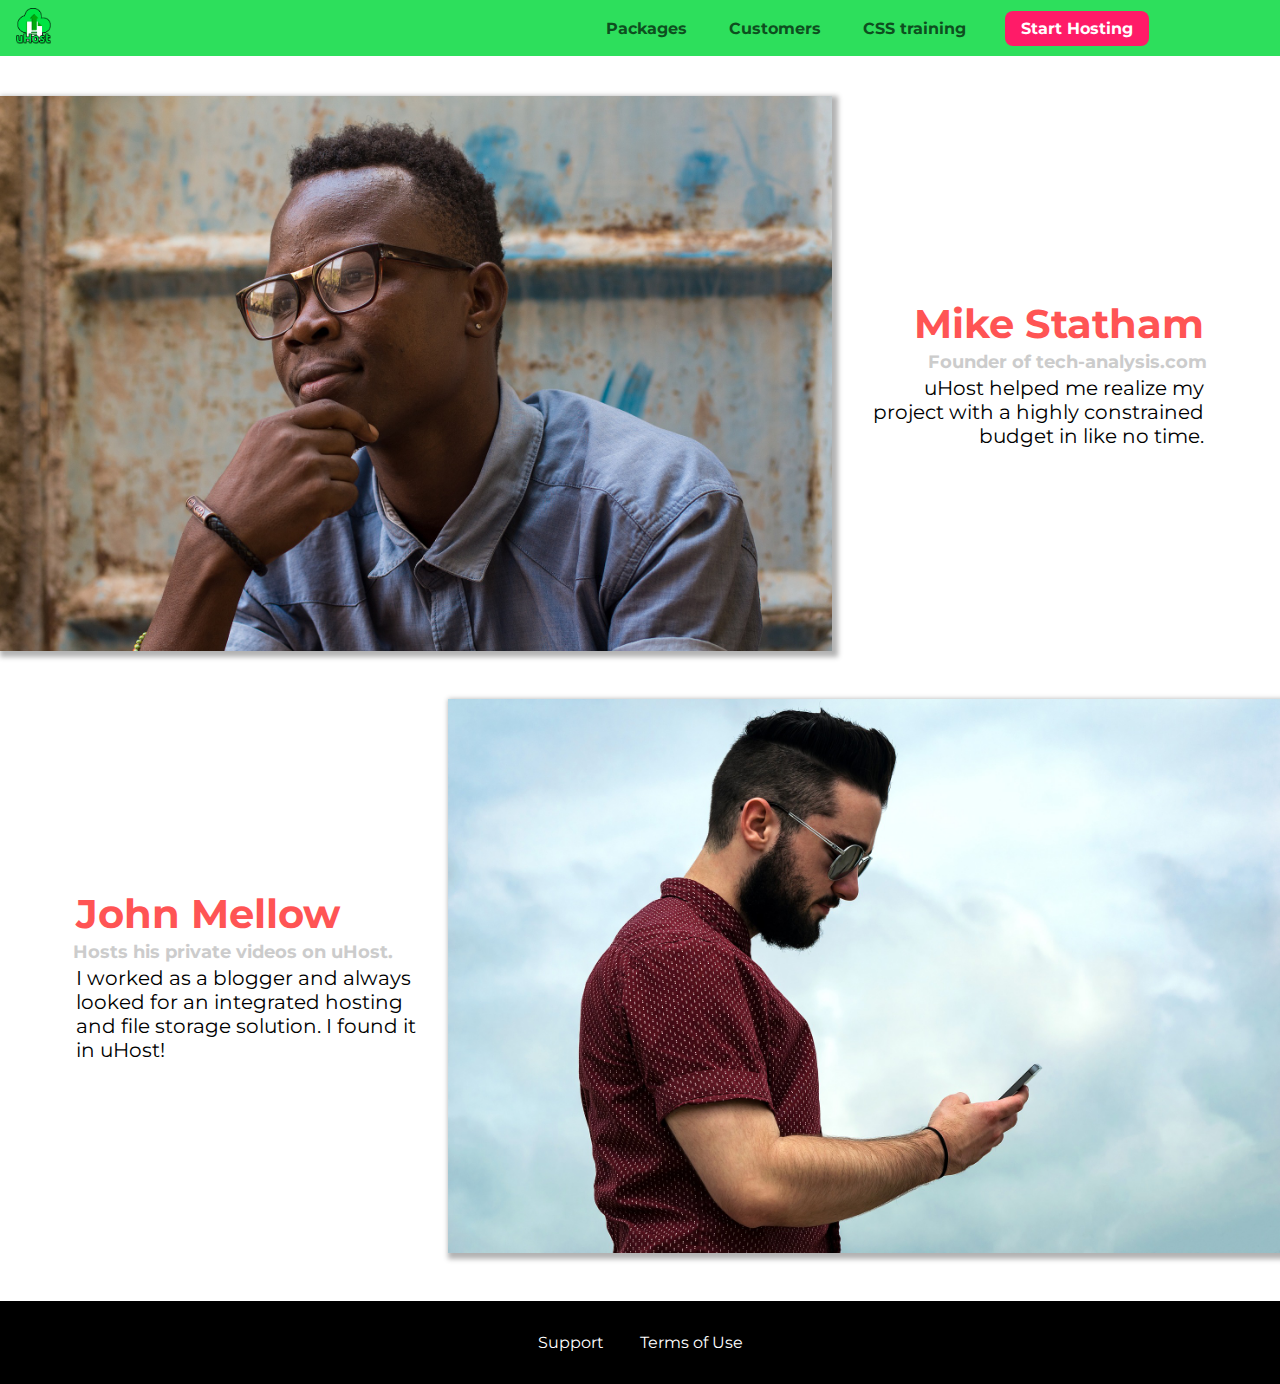
==== customers/index.html @ 82be21d5 "CSS section 7" ====
<!DOCTYPE html>
<html lang="en">

<head>
    <meta charset="UTF-8">
    <meta name="viewport" content="width=device-width, initial-scale=1.0">
    <meta http-equiv="X-UA-Compatible" content="ie=edge">
    <title>uHost Customers</title>
    <link rel="shortcut icon" href="../favicon.png">
    <link href="https://fonts.googleapis.com/css?family=Anton|Montserrat:400,700" rel="stylesheet">
    <link rel="stylesheet" href="/shared.css">
    <link rel="stylesheet" href="/customers/customers.css">
</head>

<body>
    <header class="main-header">
        <div>
            <a href="/index.html" class="main-header__brand">
                <img src="../images/uhost-icon.png" alt="uHost - Your online hosting company">
            </a>
        </div>
        <nav class="main-nav">
            <ul class="main-nav__items">
                <li class="main-nav__item">
                    <a href="/packages/index.html">Packages</a>
                </li>
                <li class="main-nav__item">
                    <a href="/customers/index.html">Customers</a>
                </li>
                <li class="main-nav__item">
                    <a href="/pages/section1-3.html">CSS training</a>
                </li>
                <li class="main-nav__item main-nav__item--cta">
                    <a href="start-hosting/index.html">Start Hosting</a>
                </li>
            </ul>
        </nav>
    </header>

    <main>
        <div>
            <div class="testimonial" id="customer-1">
                <div class="testimonial__image-container">
                    <img src="../images/customer-1.jpg" alt="Mike Statham - Customer" class="testimonial__image">
                </div>
                <div class="testimonial__info">
                    <h1 class="testimonial__name">Mike Statham</h1>
                    <h2 class="testimonial__subtitle">Founder of
                        <a href="tech-analysis.com">tech-analysis.com</a>
                    </h2>
                    <p class="testimonial__text">uHost helped me realize my project with a highly constrained budget in
                        like no time.</p>
                </div>
            </div>
            <div class="testimonial" id="customer-2">

                <div class="testimonial__info">
                    <h1 class="testimonial__name">John Mellow</h1>
                    <h2 class="testimonial__subtitle">Hosts his private videos on uHost.
                    </h2>
                    <p class="testimonial__text">I worked as a blogger and always looked for an integrated hosting and
                        file storage solution. I found
                        it in uHost!
                    </p>
                </div>
                <div class="testimonial__image-container">
                    <img src="../images/customer-2.jpg" alt="John Mellow - Customer" class="testimonial__image">
                </div>
            </div>
        </div>
    </main>
    <footer class="main-footer">
        <nav>
            <ul class="main-footer__links">
                <li class="main-footer__link">
                    <a href="#">Support</a>
                </li>
                <li class="main-footer__link">
                    <a href="#">Terms of Use</a>
                </li>
            </ul>
        </nav>
    </footer>
</body>

</html>
---- shared.css ----
*{
    box-sizing: border-box;
}

body {
    font-family: 'Montserrat', sans-serif;
    margin: 0;
}

.main-header{
    position: fixed;
    top: 0;
    left: 0;
    background-color: #2ddf5c;
    padding: 8px 16px;
    width: 100%;
    z-index: 1;
}

.main-header > div { /* Combinator direct child */
    display: inline-block;
    vertical-align: middle;
}

.main-header__brand{
  color: #0e4f1f; 
  text-decoration: none;
  font-weight: bold;
  font-size: 30px;
  height: 36px;
  /* width: 20px; */
  display: inline-block;
}

.main-header__brand img{
    height: 100%;
}

.main-nav{
    display: inline-block;
    text-align: right;
    width: calc(100% - 138px);
    vertical-align: middle;
}

.main-nav__items{
    margin: 0;
    padding: 0;
    list-style: none; /* Removes bullet points */
}

.main-nav__item{
    display: inline-block;
    margin: 0 16px;
}

.main-nav__item a{
    color: #0e4f1f;
    text-decoration: none;
    font-weight: bold;
    padding: 3px;
}

.main-nav__item a:hover,
.main-nav__item a:active{
    color: blue;
    border-bottom: 5px solid white;
}

.main-nav__item--cta a{
    color: white;
    background-color: #ff1b68;
    padding: 8px 16px;
    border-radius: 8px;
}

.main-nav__item--cta a:hover,
.main-nav__item--cta a:active{
    color: #ff1b68;
    background-color: white;
    border: none;
}

.main-footer{
    background: black;
    padding: 32px;
    margin-top: 48px;
}

.main-footer__links{
    list-style: none;
    margin: 0;
    padding: 0;
    text-align: center;
}

.main-footer__link{
    display: inline-block;
    margin: 0 16px;
}

.main-footer__link a{
    color: white;
    text-decoration: none;
}

.main-footer__link a:hover,
.main-footer__link a:active{
    color: #ccc;
}

.button{
    background: #0e4f1f;
    color: white;
    font:inherit;
    border: 1.5px solid #0e4f1f;
    padding: 8px;
    border-radius: 8px;
    font-weight: bold;
    cursor: pointer;
}

.button:hover,
.button:active{
    background: white;
    color: #0e4f1f;
}

.button:focus{
    outline: none;
}
---- customers/customers.css ----
.testimonial {
    font-size: 20px;
    margin: 48px 0;
  }
  
  .testimonial__list {
    width: 80%;
    margin: auto;
  }
  
  .testimonial:first-of-type {
    margin-top: 96px;
  }

  .testimonial__image-container{
    width: 65%;
    display: inline-block;
    vertical-align: middle;
    box-shadow: 3px 3px 5px 3px rgba(0, 0, 0, 0.3);
  }

  .testimonial__image{
    width: 100%;
    vertical-align: top;
  }
  
  .testimonial__info {
    text-align: right;
    padding: 14px;
    display: inline-block;
    vertical-align: middle;
    width: 30%;
  }
  
  #customer-2.testimonial {
    text-align: right;
  }
  
  #customer-2 .testimonial__info {
    text-align: left;
  }
  
  .testimonial__name {
    margin: 3px;
    color: #ff5454;
  }
  
  .testimonial__subtitle {
    margin: 0;
    font-size: 18px;
    color: #ccc;
  }
  
  .testimonial__subtitle a {
    color: inherit;
    text-decoration: none;
  }
  
  .testimonial__subtitle a:hover,
  .testimonial__subtitle a:active {
    color: #7a7a7a;
  }
  
  .testimonial__text {
    margin: 3px;
  }
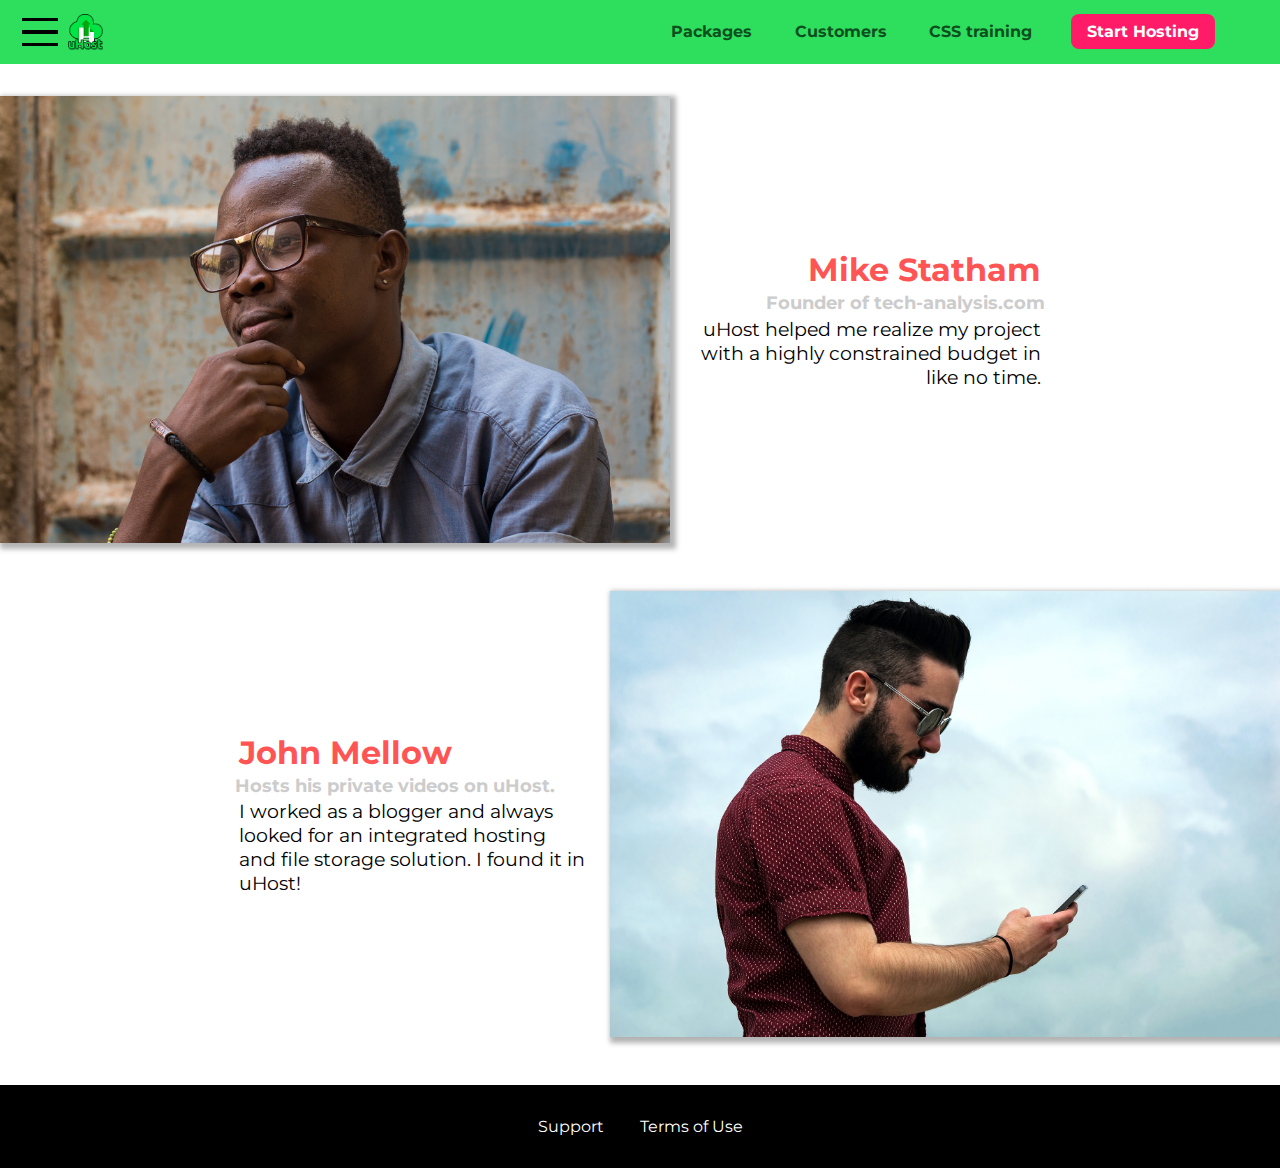
==== commit 380668ae: "Section 9 JS&CSS" ====
--- a/customers/index.html
+++ b/customers/index.html
@@ -13,8 +13,14 @@
 </head>
 
 <body>
+    <div class="backdrop"></div>
     <header class="main-header">
         <div>
+            <button class="toggle-button">
+                <span class="toggle-button__bar"></span>
+                <span class="toggle-button__bar"></span>
+                <span class="toggle-button__bar"></span>
+            </button>
             <a href="/index.html" class="main-header__brand">
                 <img src="../images/uhost-icon.png" alt="uHost - Your online hosting company">
             </a>
@@ -36,6 +42,19 @@
             </ul>
         </nav>
     </header>
+    <nav class="mobile-nav">
+        <ul class="mobile-nav__items">
+            <li class="mobile-nav__item">
+                <a href="../packages/index.html">Packages</a>
+            </li>
+            <li class="mobile-nav__item">
+                <a href="index.html">Customers</a>
+            </li>
+            <li class="mobile-nav__item mobile-nav__item--cta">
+                <a href="../start-hosting/index.html">Start Hosting</a>
+            </li>
+        </ul>
+    </nav>
 
     <main>
         <div>
@@ -81,6 +100,7 @@
             </ul>
         </nav>
     </footer>
+    <script src="../shared.js"></script>
 </body>
 
 </html>--- a/shared.css
+++ b/shared.css
@@ -1,4 +1,3 @@
-
 *{
     box-sizing: border-box;
 }
@@ -8,29 +7,64 @@
     margin: 0;
 }
 
+.backdrop{
+    position: fixed;
+    display: none;
+    top: 0;
+    left: 0;
+    z-index: 100;
+    width: 100vw;
+    height: 100vh;
+    background: rgba(0,0,0,0.5);
+}
+
 .main-header{
+    width: 100%;
     position: fixed;
     top: 0;
     left: 0;
     background-color: #2ddf5c;
-    padding: 8px 16px;
+    padding: 0.5rem 1rem;
+    z-index: 1;
+}
+
+.main-header > div { /* Combinator direct child */
+    display: inline-block;
+    vertical-align: middle;
+}
+
+.toggle-button {
+    width: 3rem;
+    background: transparent;
+    border: none;
+    cursor: pointer;
+    padding-top: 0;
+    padding-bottom: 0;
+    vertical-align: middle;
+  }
+  
+  .toggle-button:focus {
+    outline: none;
+  }
+  
+  .toggle-button__bar {
     width: 100%;
-    z-index: 1;
-}
-
-.main-header > div { /* Combinator direct child */
-    display: inline-block;
-    vertical-align: middle;
-}
+    height: 0.2rem;
+    background: black;
+    display: block;
+    margin: 0.6rem 0;
+  }
+  
 
 .main-header__brand{
   color: #0e4f1f; 
   text-decoration: none;
   font-weight: bold;
-  font-size: 30px;
-  height: 36px;
+  font-size: 1.9rem;
+  height: 2.25rem;
   /* width: 20px; */
   display: inline-block;
+  vertical-align: middle;
 }
 
 .main-header__brand img{
@@ -40,7 +74,7 @@
 .main-nav{
     display: inline-block;
     text-align: right;
-    width: calc(100% - 138px);
+    width: calc(100% - 124px);
     vertical-align: middle;
 }
 
@@ -55,11 +89,12 @@
     margin: 0 16px;
 }
 
-.main-nav__item a{
+.main-nav__item a,
+.mobile-nav__item a{
     color: #0e4f1f;
     text-decoration: none;
     font-weight: bold;
-    padding: 3px;
+    padding: 0.2rem;
 }
 
 .main-nav__item a:hover,
@@ -68,15 +103,19 @@
     border-bottom: 5px solid white;
 }
 
-.main-nav__item--cta a{
+.main-nav__item--cta a,
+.mobile-nav__item--cta a{
     color: white;
     background-color: #ff1b68;
-    padding: 8px 16px;
+    padding: 0.5rem 1rem;
     border-radius: 8px;
 }
 
+/** CTA : call to action button **/
 .main-nav__item--cta a:hover,
-.main-nav__item--cta a:active{
+.main-nav__item--cta a:active,
+.mobile-nav__item--cta a:hover,
+.mobile-nav__item--cta a:active{
     color: #ff1b68;
     background-color: white;
     border: none;
@@ -84,8 +123,8 @@
 
 .main-footer{
     background: black;
-    padding: 32px;
-    margin-top: 48px;
+    padding: 2rem;
+    margin-top: 3rem;
 }
 
 .main-footer__links{
@@ -97,7 +136,7 @@
 
 .main-footer__link{
     display: inline-block;
-    margin: 0 16px;
+    margin: 0 1rem;
 }
 
 .main-footer__link a{
@@ -109,13 +148,41 @@
 .main-footer__link a:active{
     color: #ccc;
 }
+
+.mobile-nav {
+    display: none;
+    position: fixed;
+    z-index: 101;
+    top: 0;
+    left: 0;
+    background: white;
+    width: 80%;
+    height: 100vh;
+  }
+  
+  .mobile-nav__items {
+    width: 90%;
+    height: 100%;
+    list-style: none;
+    margin: 10% auto;
+    padding: 0;
+    text-align: center;
+  }
+  
+  .mobile-nav__item {
+    margin: 1rem 0;
+  }
+  
+  .mobile-nav__item a {
+    font-size: 1.5rem;
+  }
 
 .button{
     background: #0e4f1f;
     color: white;
     font:inherit;
     border: 1.5px solid #0e4f1f;
-    padding: 8px;
+    padding: 0.5rem;
     border-radius: 8px;
     font-weight: bold;
     cursor: pointer;
@@ -129,4 +196,8 @@
 
 .button:focus{
     outline: none;
+}
+
+.open{
+    display: block !important;
 }--- a/customers/customers.css
+++ b/customers/customers.css
@@ -1,6 +1,6 @@
 .testimonial {
-    font-size: 20px;
-    margin: 48px 0;
+    font-size: 1.2em;
+    margin: 3rem 0;
   }
   
   .testimonial__list {
@@ -9,11 +9,12 @@
   }
   
   .testimonial:first-of-type {
-    margin-top: 96px;
+    margin-top: 6rem;
   }
 
   .testimonial__image-container{
     width: 65%;
+    max-width: 670px;
     display: inline-block;
     vertical-align: middle;
     box-shadow: 3px 3px 5px 3px rgba(0, 0, 0, 0.3);
@@ -26,7 +27,7 @@
   
   .testimonial__info {
     text-align: right;
-    padding: 14px;
+    padding: 0.9rem;
     display: inline-block;
     vertical-align: middle;
     width: 30%;
@@ -41,14 +42,15 @@
   }
   
   .testimonial__name {
-    margin: 3px;
+    margin: 0.2rem;
     color: #ff5454;
+    font-size: 2rem;
   }
   
   .testimonial__subtitle {
     margin: 0;
-    font-size: 18px;
     color: #ccc;
+    font-size: 1.1rem;
   }
   
   .testimonial__subtitle a {
@@ -62,7 +64,7 @@
   }
   
   .testimonial__text {
-    margin: 3px;
+    margin: 0.2rem;
   }
   
   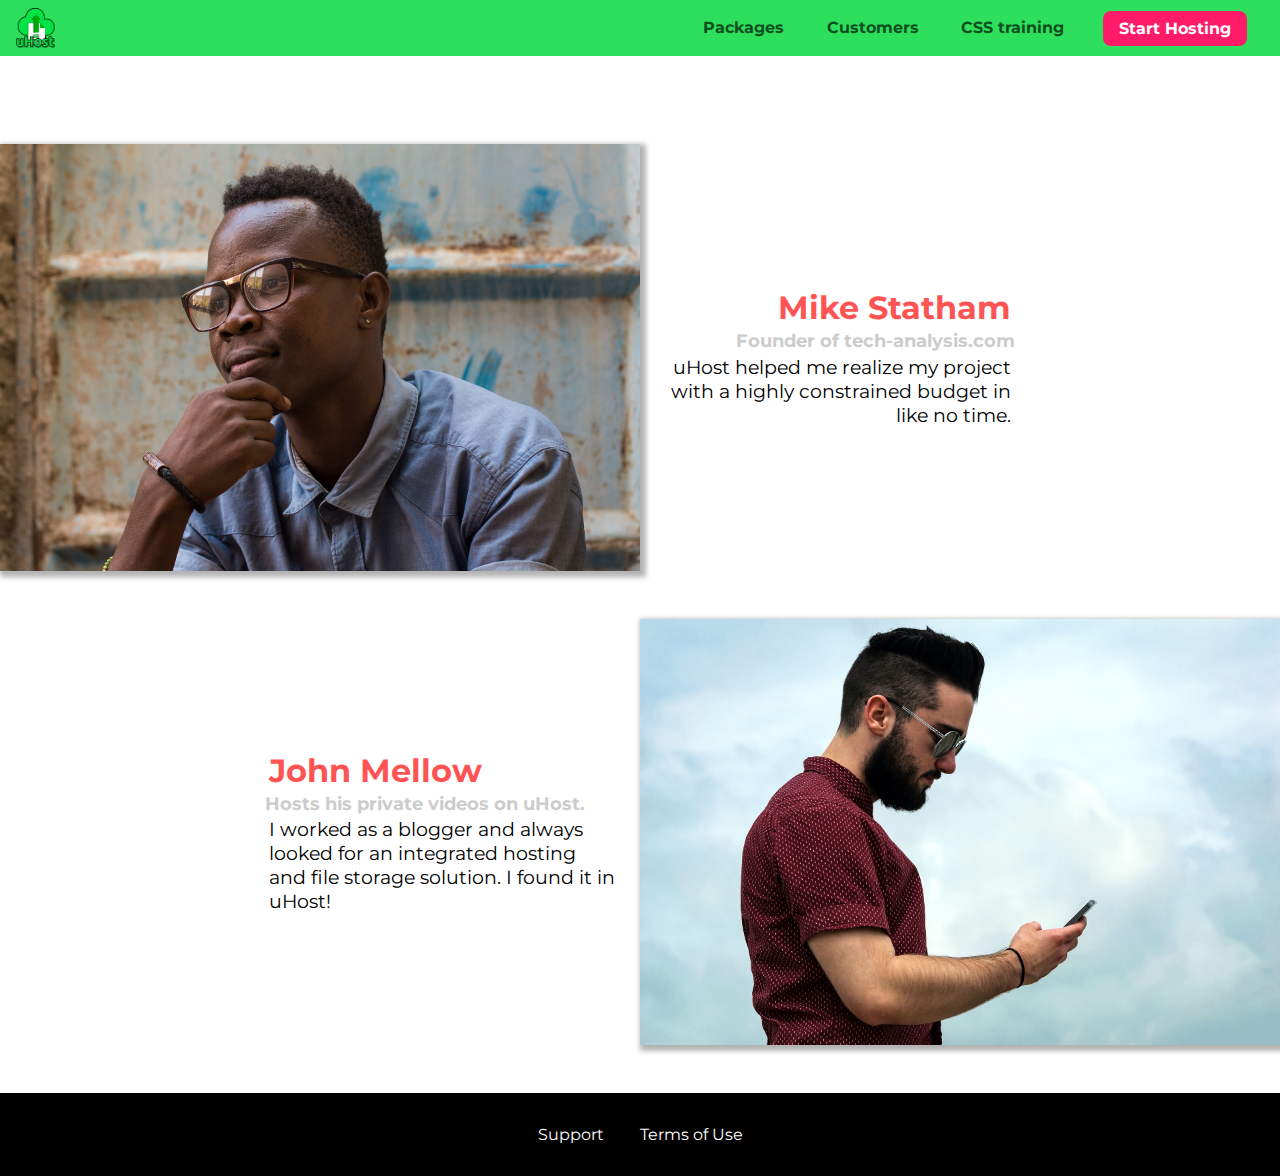
==== commit 19a8cc0b: "Styling forms with CSS" ====
--- a/customers/index.html
+++ b/customers/index.html
@@ -37,7 +37,7 @@
                     <a href="/pages/section1-3.html">CSS training</a>
                 </li>
                 <li class="main-nav__item main-nav__item--cta">
-                    <a href="start-hosting/index.html">Start Hosting</a>
+                    <a href="../start-hosting/index.html">Start Hosting</a>
                 </li>
             </ul>
         </nav>
--- a/shared.css
+++ b/shared.css
@@ -5,6 +5,11 @@
 body {
     font-family: 'Montserrat', sans-serif;
     margin: 0;
+}
+
+main{
+    min-height: calc(100vh - 3.5rem -8rem);
+    margin-top: 3.5rem;
 }
 
 .backdrop{
@@ -60,8 +65,7 @@
   color: #0e4f1f; 
   text-decoration: none;
   font-weight: bold;
-  font-size: 1.9rem;
-  height: 2.25rem;
+  height: 2.5rem;
   /* width: 20px; */
   display: inline-block;
   vertical-align: middle;
@@ -72,9 +76,9 @@
 }
 
 .main-nav{
-    display: inline-block;
+    display: none;
     text-align: right;
-    width: calc(100% - 124px);
+    width: calc(100% - 44px);
     vertical-align: middle;
 }
 
@@ -135,8 +139,7 @@
 }
 
 .main-footer__link{
-    display: inline-block;
-    margin: 0 1rem;
+    margin: 1rem 0;
 }
 
 .main-footer__link a{
@@ -198,6 +201,37 @@
     outline: none;
 }
 
+.button[disabled]{
+    cursor: not-allowed;
+    border: #a1a1a1;
+    background: #ccc;
+    color: #a1a1a1;
+}
+
 .open{
     display: block !important;
+}
+
+
+/****** Media queries ******/
+
+@media (min-width: 40rem){
+    .toggle-button{
+        display: none;
+    }
+
+    .main-nav{
+        display: inline-block;
+        text-align: right;
+        width: calc(100% - 44px);
+        vertical-align: middle;
+    }
+
+    .main-footer__link{
+        display: inline-block;
+        list-style: none;
+        margin: 0 1rem;
+        padding: 0;
+        text-align: center;
+    }
 }--- a/customers/customers.css
+++ b/customers/customers.css
@@ -1,22 +1,19 @@
+main{
+  padding-top: 2.5rem;
+}
+
 .testimonial {
     font-size: 1.2em;
-    margin: 3rem 0;
   }
   
-  .testimonial__list {
+  /* .testimonial__list {
     width: 80%;
     margin: auto;
-  }
+  } */
   
-  .testimonial:first-of-type {
-    margin-top: 6rem;
-  }
-
   .testimonial__image-container{
-    width: 65%;
-    max-width: 670px;
-    display: inline-block;
-    vertical-align: middle;
+    width: 100%;
+    max-width: 40rem;
     box-shadow: 3px 3px 5px 3px rgba(0, 0, 0, 0.3);
   }
 
@@ -28,9 +25,6 @@
   .testimonial__info {
     text-align: right;
     padding: 0.9rem;
-    display: inline-block;
-    vertical-align: middle;
-    width: 30%;
   }
   
   #customer-2.testimonial {
@@ -67,4 +61,24 @@
     margin: 0.2rem;
   }
   
+
+  /***** Media query *****/
+  @media(min-width: 40rem){
+    .testimonial{
+      margin: 3rem auto;
+      max-width: 1500px;
+    }
+
+    .testimonial__image-container{
+      display: inline-block;
+      vertical-align: middle;
+      width: 66%;
+    }
+
+    .testimonial__info {
+      display: inline-block;
+      vertical-align: middle;
+      width: 30%;
+    }
+  }
   